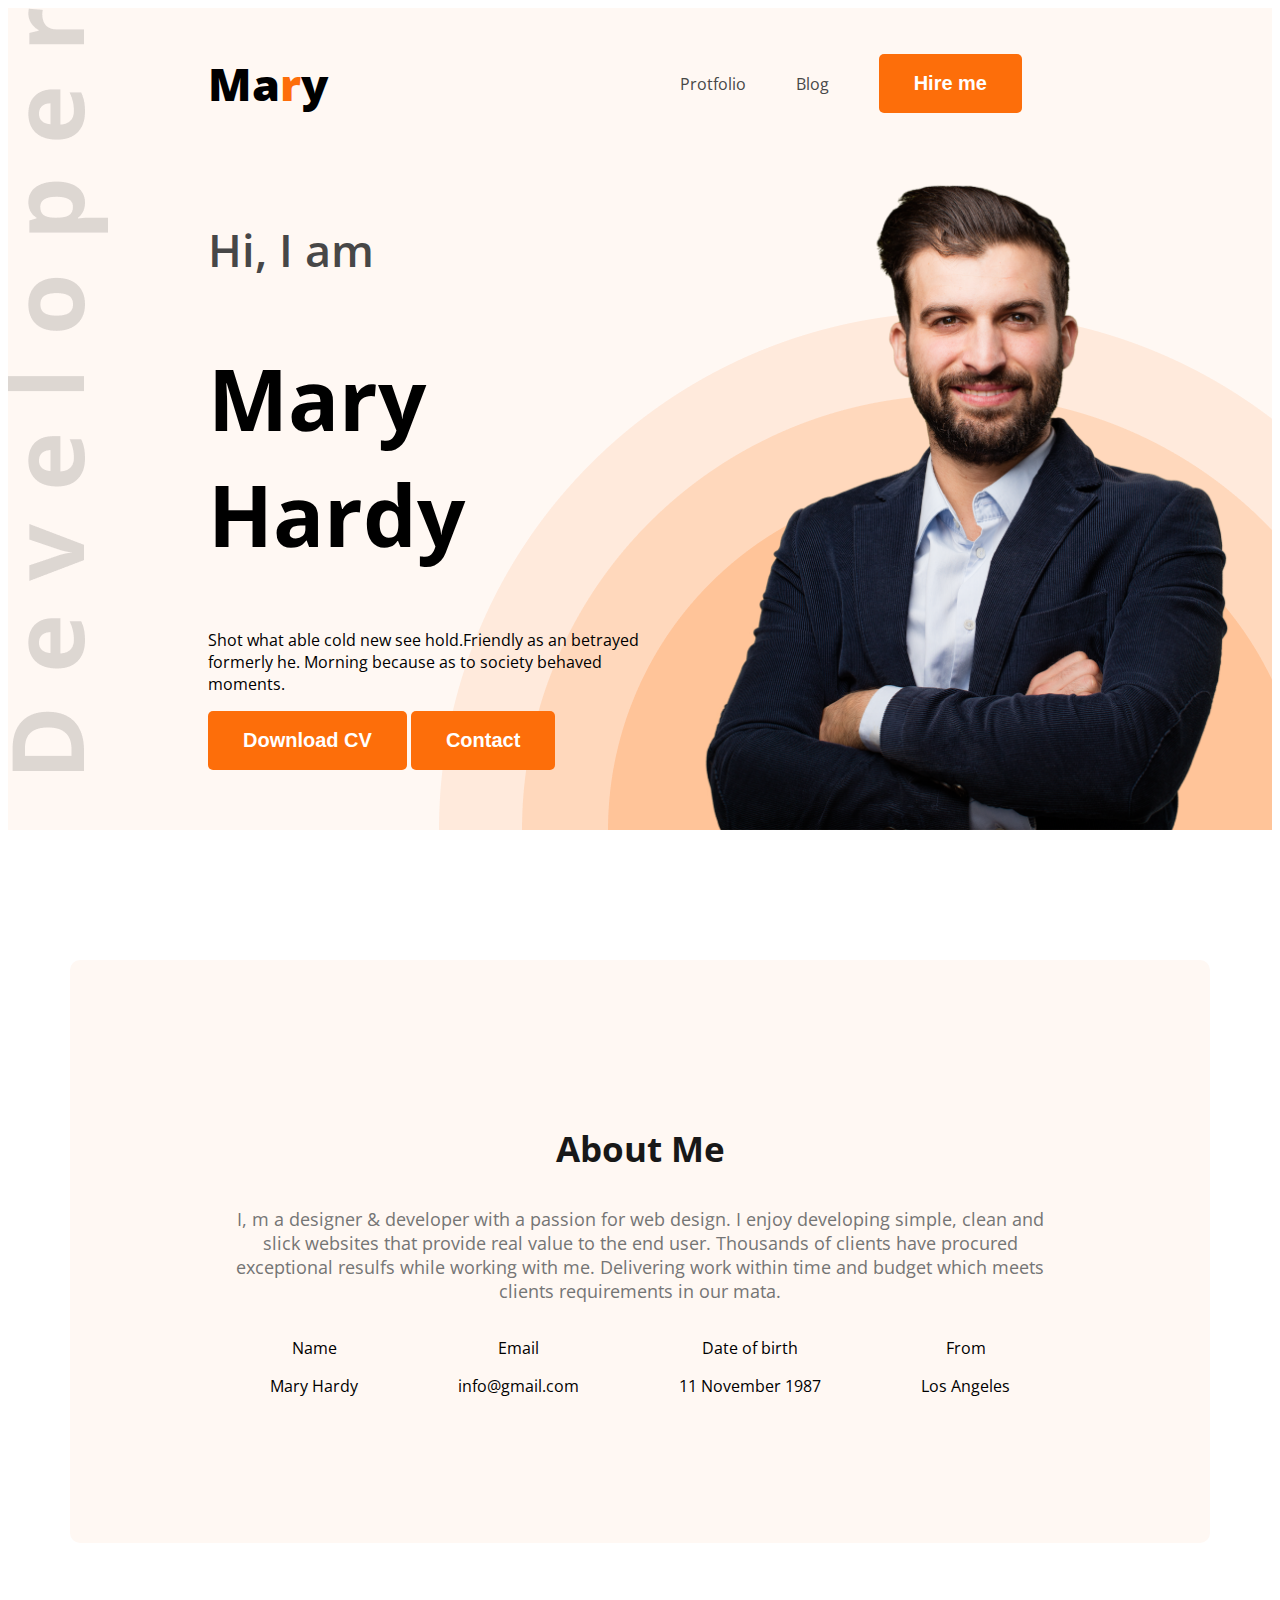
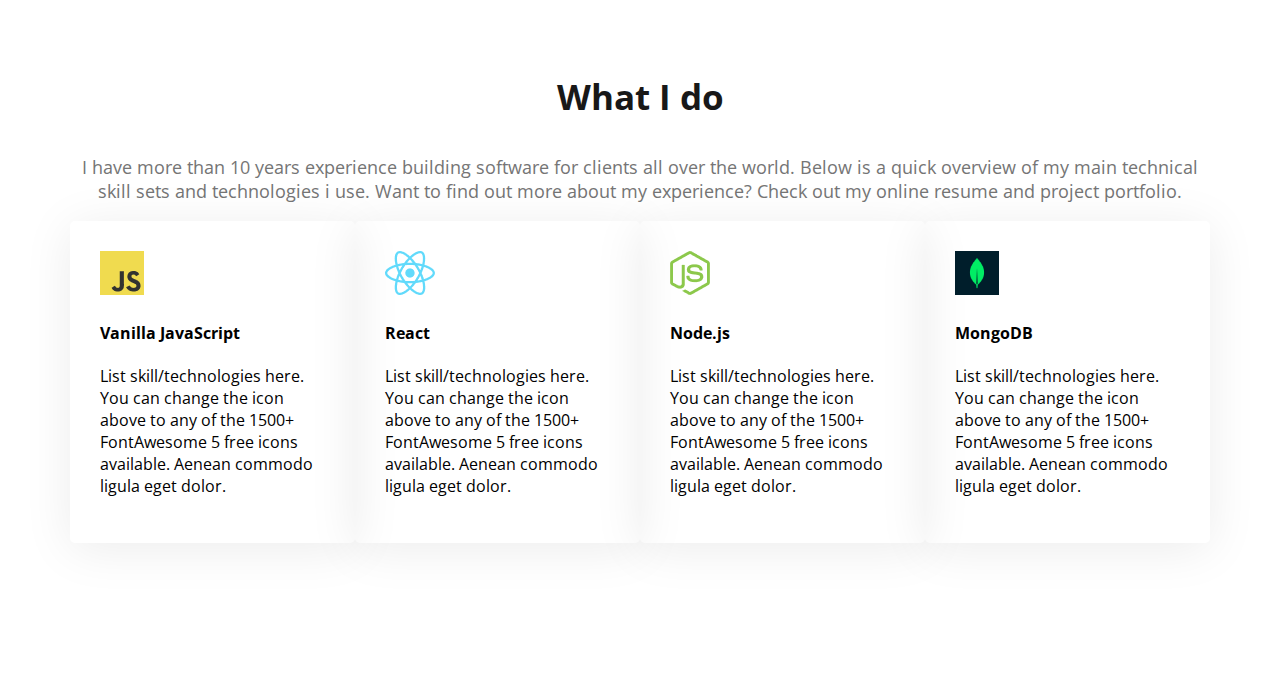
==== index.html @ 282f6d35 "add code" ====
<!DOCTYPE html>
<html lang="en">
<head>
    <meta charset="UTF-8">
    <meta name="viewport" content="width=device-width, initial-scale=1.0">
    <title>web-dev-portfolio</title>
    <link rel="preconnect" href="https://fonts.googleapis.com">
<link rel="preconnect" href="https://fonts.gstatic.com" crossorigin>
<link href="https://fonts.googleapis.com/css2?family=Open+Sans:ital,wght@0,300..800;1,300..800&display=swap" rel="stylesheet">
        

    <link rel="stylesheet" href="styles/portfolio.css">
</head>
<body class="open-sans-normal">
    <header class="header secondery-bg">
<nav>
    <h3 class="nav-title">Ma<span class="text-primary">r</span>y</h3>
    <ul>
        <li><a class="dark-2" href="">Protfolio</a></li>
        <li><a class="dark-2">Blog</a></li>
         <li><a href=""><button class="btn-primary">Hire me</button></a></li>
    </ul>
</nav>
<div class="bannar">
    
    <div class="bannar-content">
        <h4 class="bannar-greetings dark-2">Hi, I am</h4>
        <h1 class="bannar-title">Mary Hardy</h1>
        <p>Shot what able cold new see hold.Friendly as an betrayed formerly he. Morning because as to society behaved moments.</p>
        <button  class="btn-primary">Download CV</button>
        <button  class="btn-primary">Contact</button>
        
    </div>
    <img class="bannar-profile-pic" src="images/hardy.png" alt="">
</div>
    </header>
    <main>
          <section class="about secondery-bg">
            <h3 class="section-title">About Me</h3>
            <p class="section-description">I, m a designer & developer with a passion for web design. I enjoy developing simple, clean and slick websites that provide real value to the end user. Thousands of clients have procured exceptional resulfs while working with me. Delivering work within time and budget which meets clients requirements in our mata.</p>

        <div class="about-items">
            <div class="about-item">
                <p class="item-title">Name</p>
                <p class="item-discription">Mary Hardy</p>
            </div>
            <div class="about-item">
                <p class="item-title">Email</p>
                <p class="item-discription">info@gmail.com</p>
            </div>
            <div class="about-item">
                <p class="item-title">Date of birth</p>
                <p class="item-discription">11 November 1987</p>
            </div>
            <div class="about-item">
                <p class="item-titlep">From</p>
                <p class="item-discription">Los Angeles</p>
            </div>
        </div>

          </section>
          <section class="skills">
            <h3 class="section-title text-center">What I do</h3>
            <p class="section-description text-center">I have more than 10 years experience building software for clients all over the world. Below is a quick overview of my main technical skill sets and technologies i use. Want to find out more about my experience? Check out my online resume and project portfolio.</p>

            <div class="skill-container">
                <!-- .skill*4>img+h4.skill-title+p.skill-discription -->
                <div class="skill">
                    <img src="images/icons/js.png" alt="">
                    <h4 class="skill-title">Vanilla JavaScript</h4>
                    <p class="skill-discription">List skill/technologies here. You can change the icon above to any of the 1500+ FontAwesome 5 free icons available. Aenean commodo ligula eget dolor.</p>
                </div>
                <div class="skill">
                    <img src="images/icons/react.png" alt="">
                    <h4 class="skill-title">React</h4>
                    <p class="skill-discription">List skill/technologies here. You can change the icon above to any of the 1500+ FontAwesome 5 free icons available. Aenean commodo ligula eget dolor.</p>
                </div>
                <div class="skill">
                    <img src="images/icons/nodejs.png" alt="">
                    <h4 class="skill-title">Node.js</h4>
                    <p class="skill-discription">List skill/technologies here. You can change the icon above to any of the 1500+ FontAwesome 5 free icons available. Aenean commodo ligula eget dolor.</p>
                </div>
                <div class="skill">
                    <img src="images/icons/mongo.png" alt="">
                    <h4 class="skill-title">MongoDB</h4>
                    <p class="skill-discription">List skill/technologies here. You can change the icon above to any of the 1500+ FontAwesome 5 free icons available. Aenean commodo ligula eget dolor.</p>
                </div>

            </div>



          </section>
    </main>
    <footer>

    </footer>
</body>
</html>
---- styles/portfolio.css ----
.open-sans-normal {
  font-family: "Open Sans", sans-serif;
  font-optical-sizing: auto;
  
  font-style: normal;
  font-variation-settings:
    "wdth" 100;
}
.text-primary{
    color:#FD6E0A;
}
nav{
    display: flex;
}
.nav-title{
    font-weight: 800;
    font-size: 45px;
}
nav ul li{
    list-style: none;

}
nav ul a {
    text-decoration: none;
}
.dark-2{
    color:#474747 ;
}
nav ul {
    display: flex;
    align-items: center;
}
nav ul li {
    margin-right: 50px;
}
nav{
    align-items:center ;
    justify-content: space-between;
    margin:0px 200px;
}
.btn-primary{
    background-color:#FD6E0A;
    font-weight: bold;
    font-size: 20px;
    color: white;
    padding: 18px 35px;
    border-radius: 5px;
    border: none;

}
.bannar-greetings{
    font-size: 45px;
    font-weight: 600;
}
.bannar-title{
    font-weight: bold;
    font-size: 85px;
}
.bannar-profile-pic{
    width: 580px;
}
.bannar{
    display: flex;
    justify-content: space-between;
    margin: 0 35px 0 200px;
}
.bannar-content{
    max-width: 580px;
}
header{
    background-image: url(/images/developer.png),url(/images/header_bg.png); 
    background-repeat: no-repeat;
    background-position: top left, bottom right;
}
.section-title{
    font-size: 35px;
    font-weight: bold;
    color: #181818;
}
.section-description{
    font-size:18px;
    color: #757575;
}
.secondery-bg{
    background-color:#FFF8F3;

}
.about{
    border-radius: 10px;
    padding: 130px 150px;
    text-align: center;
    margin-top: 130px;
}
main{
    max-width: 1140px;
    margin: 0 auto;
}
.item-discription{
    font-weight: 600px;

}
.about-items{
    display: flex;
    justify-content: space-around;
}
.text-center{
    text-align: center;
}
.skill-container{
    display: flex;
    gap: 24;
}
.skill{
    padding: 30px;
    box-shadow: 0px 6px 50px 0px rgba(0, 0, 0, 0.08);
    border-radius: 5px;
 }
 main section{
    margin-top: 130px;
    margin-bottom: 130px;
 }
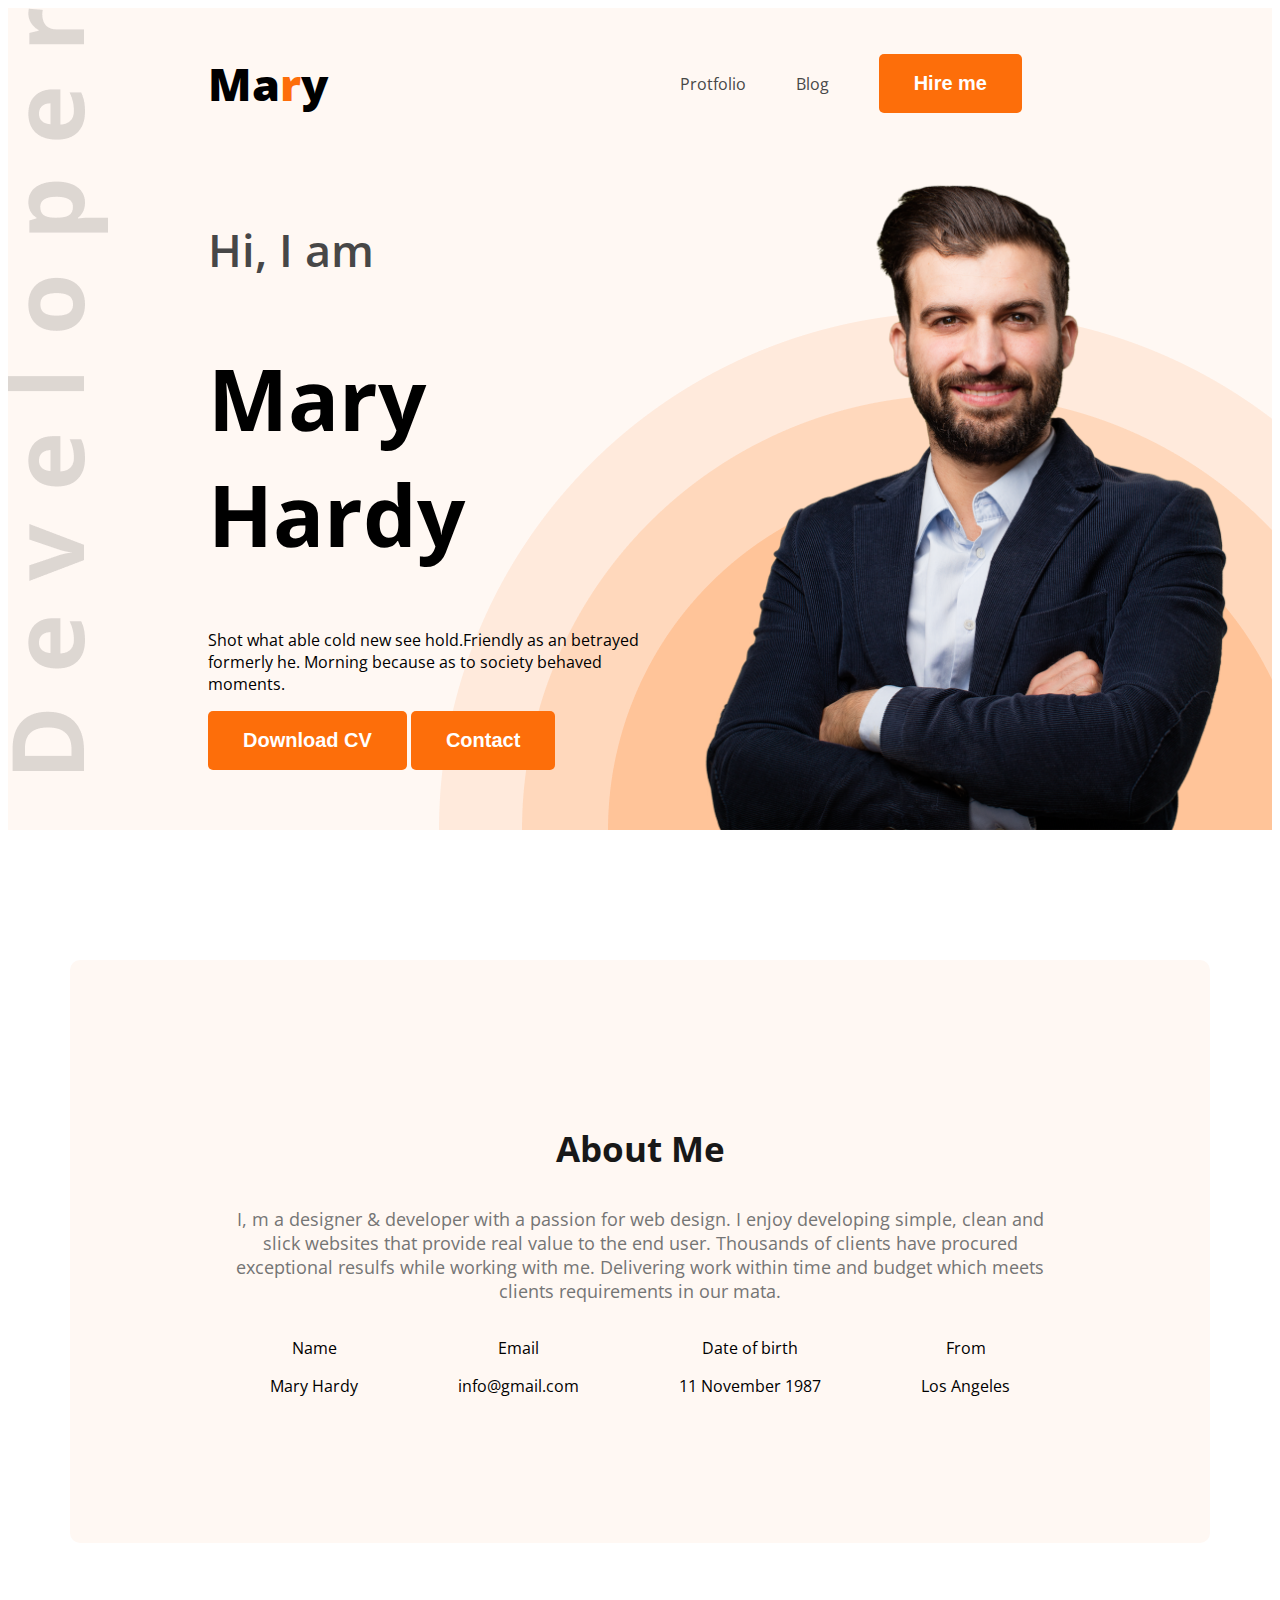
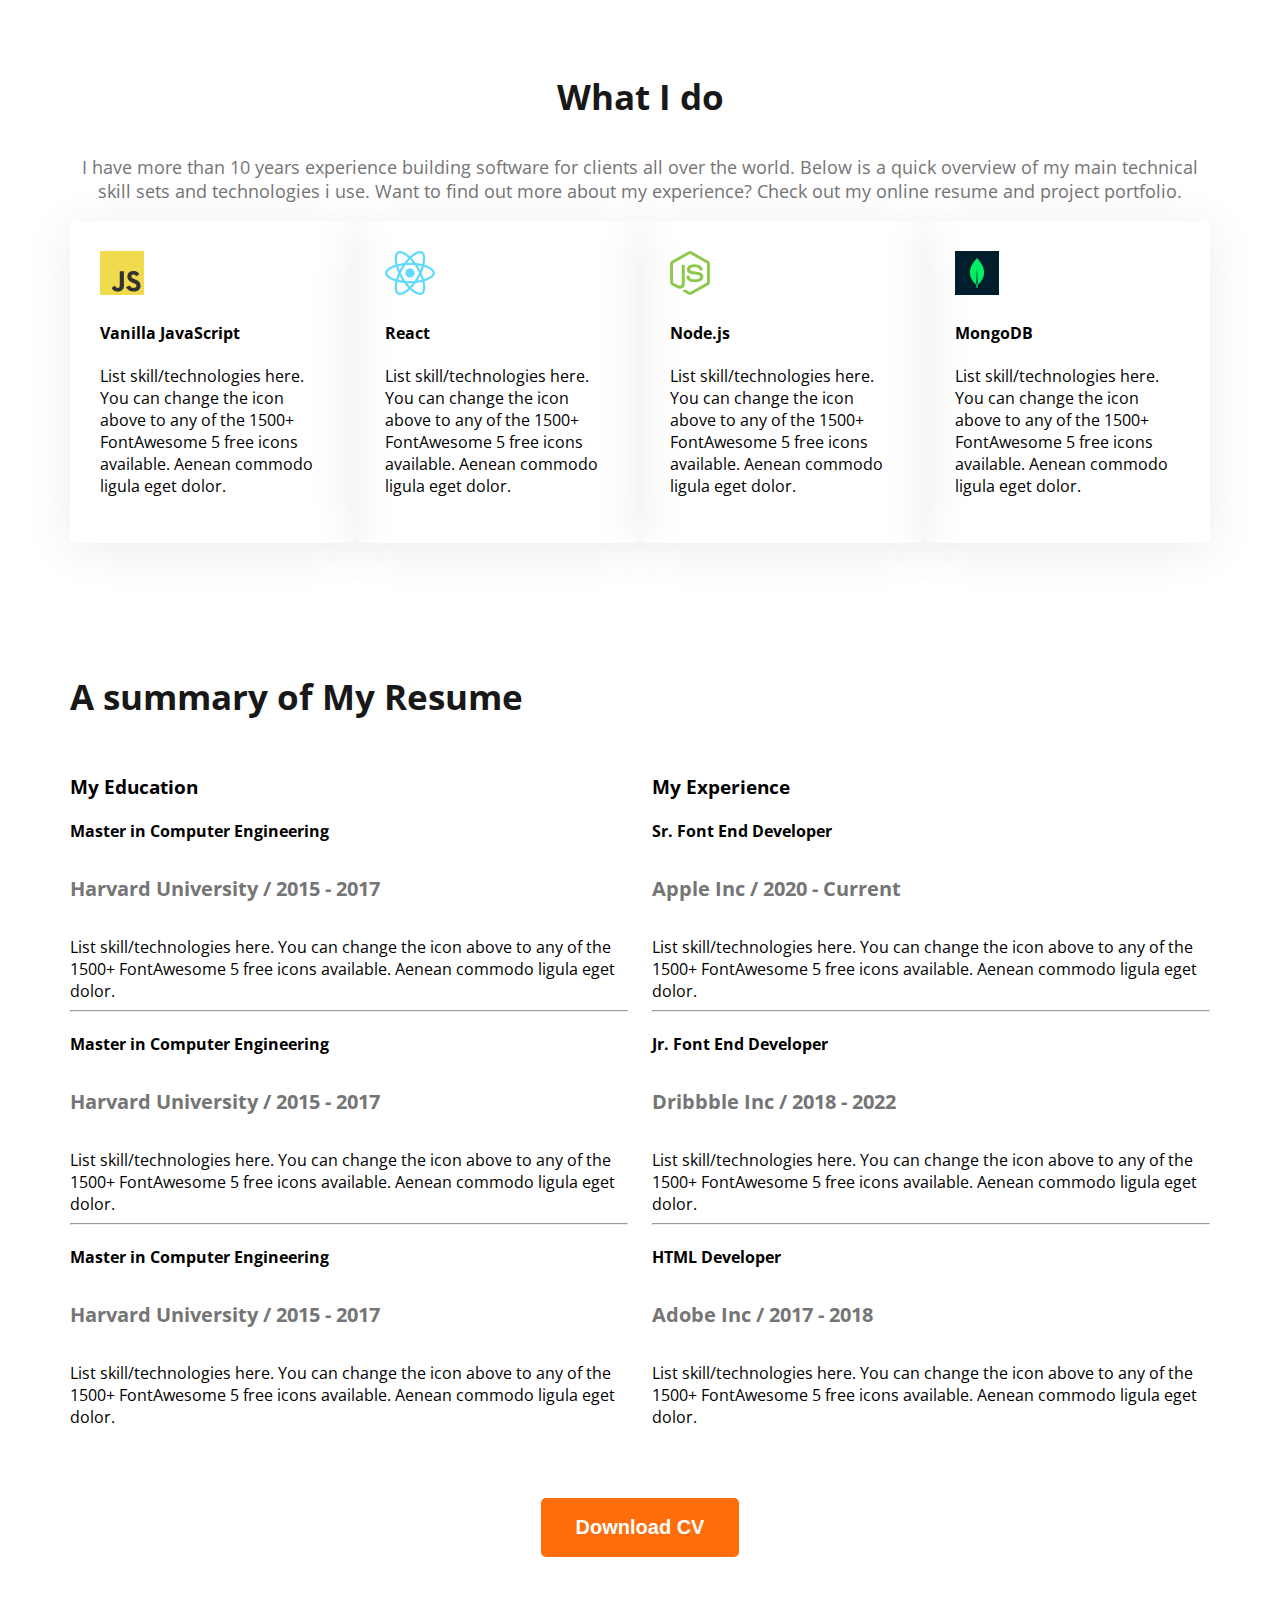
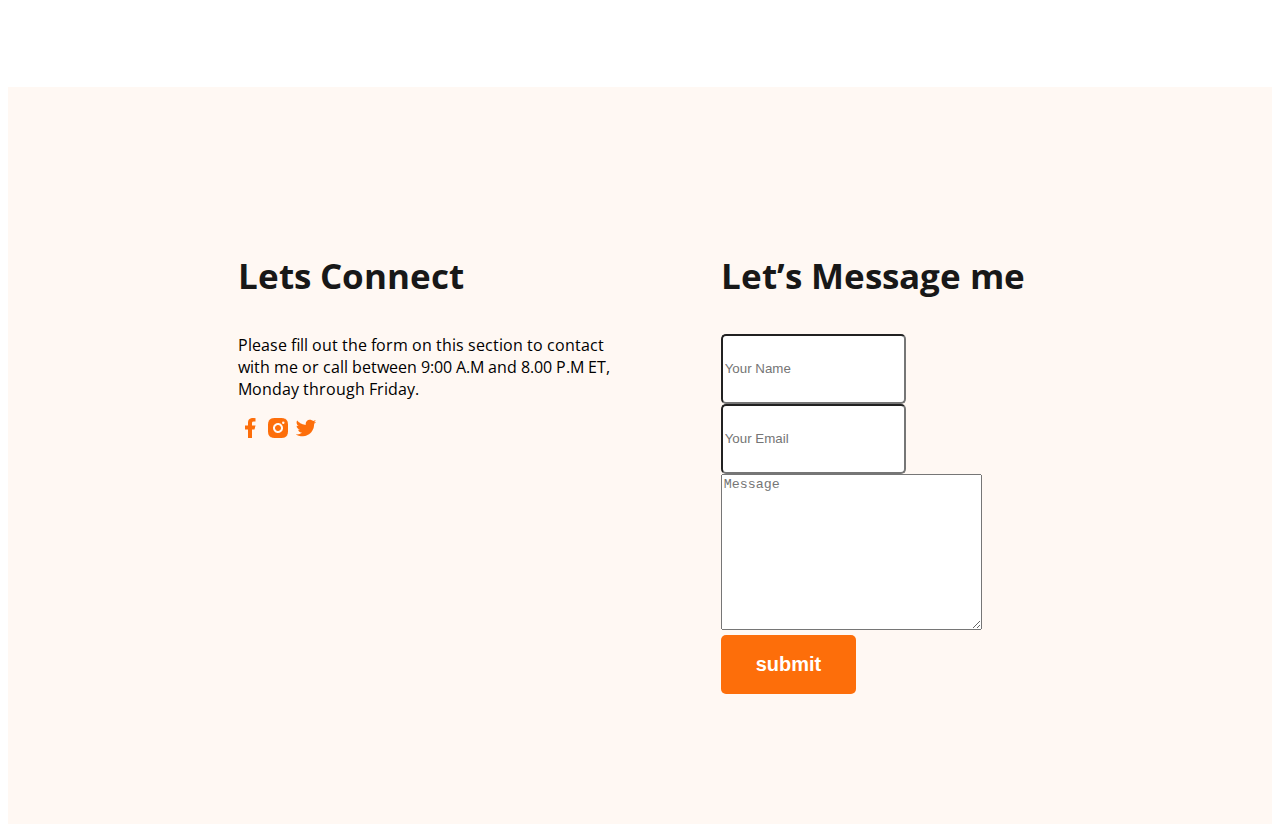
==== commit 8707e8ad: "add" ====
--- a/index.html
+++ b/index.html
@@ -91,9 +91,83 @@
 
 
           </section>
+          <section class="resume">
+            <h3 class="section-title">A summary of My Resume</h3>
+            <div class="resume-container">
+                <!-- .resume-column*2>h3.resume-column-title -->
+                <!-- .resume-column*2>h3.resume-column-title+.experience*3>h4.experience-title+h5.experience-sub-title+.experience-discription -->
+                <div class="resume-column">
+                    <h3 class="resume-column-title">My Education</h3>
+                    <div class="experience">
+                        <h4 class="experience-title">Master in Computer Engineering</h4>
+                        <h5 class="experience-sub-title">Harvard University / 2015 - 2017</h5>
+                        <div class="experience-discription">List skill/technologies here. You can change the icon above 
+                            to any of the 1500+ FontAwesome 5 free icons available. Aenean commodo ligula eget dolor.</div>
+                    </div>
+                    <hr>
+                    <div class="experience">
+                        <h4 class="experience-title">Master in Computer Engineering</h4>
+                        <h5 class="experience-sub-title">Harvard University / 2015 - 2017</h5>
+                        <div class="experience-discription">List skill/technologies here. You can change the icon above 
+                            to any of the 1500+ FontAwesome 5 free icons available. Aenean commodo ligula eget dolor.</div>
+                    </div>
+                    <hr>
+                    <div class="experience">
+                        <h4 class="experience-title">Master in Computer Engineering</h4>
+                        <h5 class="experience-sub-title">Harvard University / 2015 - 2017</h5>
+                        <div class="experience-discription">List skill/technologies here. You can change the icon above 
+                            to any of the 1500+ FontAwesome 5 free icons available. Aenean commodo ligula eget dolor.</div>
+                    </div>
+                </div>
+                <div class="resume-column">
+                    <h3 class="resume-column-title">My Experience</h3>
+                    <div class="experience">
+                        <h4 class="experience-title">Sr. Font End Developer</h4>
+                        <h5 class="experience-sub-title">Apple Inc / 2020 - Current</h5>
+                        <div class="experience-discription">List skill/technologies here. You can change the icon above 
+                            to any of the 1500+ FontAwesome 5 free icons available. Aenean commodo ligula eget dolor.</div>
+                    </div>
+                    <hr>
+                    <div class="experience">
+                        <h4 class="experience-title">Jr. Font End Developer</h4>
+                        <h5 class="experience-sub-title">Dribbble Inc / 2018 - 2022</h5>
+                        <div class="experience-discription">List skill/technologies here. You can change the icon above 
+                            to any of the 1500+ FontAwesome 5 free icons available. Aenean commodo ligula eget dolor.</div>
+                    </div>
+                    <hr>
+                    <div class="experience">
+                        <h4 class="experience-title">HTML Developer</h4>
+                        <h5 class="experience-sub-title">Adobe Inc / 2017 - 2018</h5>
+                        <div class="experience-discription">List skill/technologies here. You can change the icon above 
+                            to any of the 1500+ FontAwesome 5 free icons available. Aenean commodo ligula eget dolor.</div>
+                    </div>
+                </div>
+                
+            </div>
+            <div class="hello">
+            <button class="btn-primary">Download CV</button>
+        </div>
+          </section>
     </main>
-    <footer>
-
+    <footer class="secondery-bg">
+              <div class="footer-column">
+                <h3 class="section-title">Lets Connect</h3>
+                <p>Please fill out the form on this section to contact with me or call between 9:00 A.M and 8.00 P.M ET, Monday through Friday.</p>
+                <div>
+                   <a href=""><img src="images/icons/facebook.png" alt=""></a>
+                   <a href=""><img src="images/icons/insta.png" alt=""></a>
+                   <a href=""><img src="images/icons/twitter.png" alt=""></a>
+                </div>
+              </div>
+              <div class="footer-column">
+                <h3 class="section-title">Let’s Message me</h3>
+                <form action="">
+                    <input type="text" name="" id="" placeholder="Your Name">
+                    <input type="text" name="" id="" placeholder="Your Email">
+                    <textarea name="" id="" cols="30" rows="10" placeholder="Message"></textarea>
+                    <input class="btn-primary" type="submit" value="submit">
+                </form>
+              </div>
     </footer>
 </body>
 </html>--- a/styles/portfolio.css
+++ b/styles/portfolio.css
@@ -120,4 +120,32 @@
  main section{
     margin-top: 130px;
     margin-bottom: 130px;
- }+ }
+ .resume-container{
+    display: flex;
+    gap: 24px;
+ }
+ .experience-description,.experience-sub-title{
+    color: #757575;
+ }
+.experience-sub-title{
+    color:#757575;
+    font-size: 20px;
+    font-weight: 600px;
+
+}
+.hello{
+    text-align: center;
+    margin-top: 70px;
+}
+footer{
+    padding: 130px 230px;
+    display: flex;
+    gap: 100px;
+}
+footer input[type="text"]{
+    height: 64px;
+    border-radius: 5px;
+    background-color: white;
+    
+}
